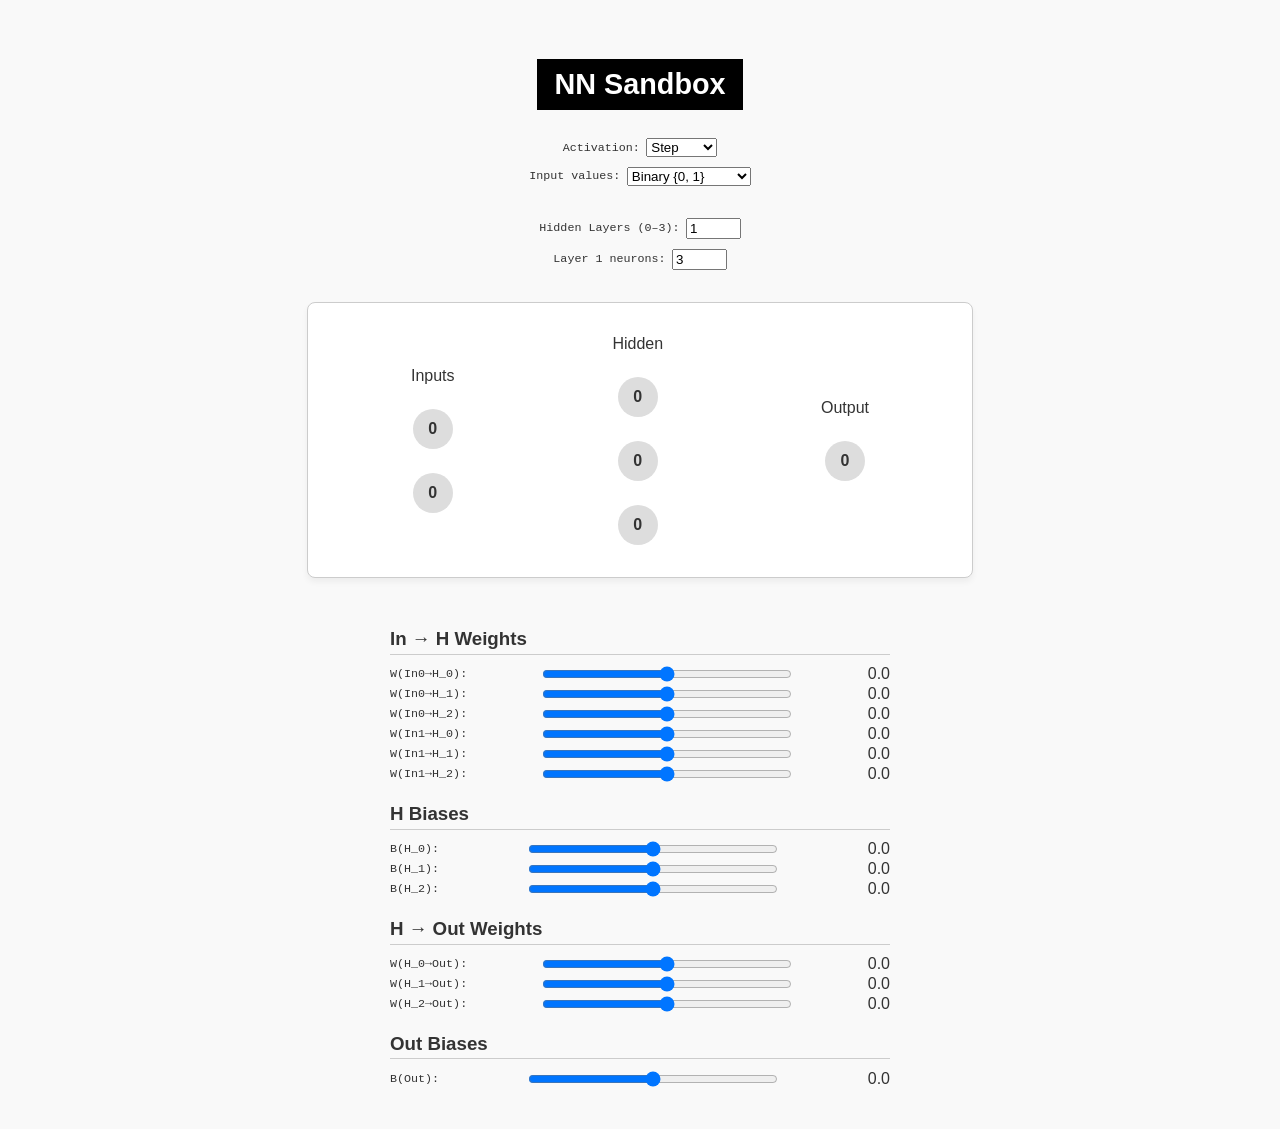
==== TrainNeuralNetwork.html @ b7402951 "added activation function selector" ====
<!DOCTYPE html>
<html lang="en">
<head>
    <meta charset="utf-8" />
    <meta name="viewport" content="width=device-width, initial-scale=1.0" />
    <title>Neural Network Sandbox</title>
    <link rel="stylesheet" href="styles.css" />
</head>
<body>

    <h1>NN Sandbox</h1>

    <div class="control-group">
        <span class="layer-size-control">
            <label for="activation_fn">Activation:</label>
            <select id="activation_fn" onchange="onActivationFnChange()">
                <option value="step">Step</option>
                <option value="relu">ReLU</option>
                <option value="sigmoid">Sigmoid</option>
                <option value="tanh">Tanh</option>
                <option value="linear">Linear</option>
            </select>
        </span>
        <span class="layer-size-control">
            <label for="input_value_set">Input values:</label>
            <select id="input_value_set" onchange="onInputSetChange()">
                <option value="binary">Binary {0, 1}</option>
                <option value="ternary">Ternary {−1, 0, 1}</option>
                <option value="custom">Custom…</option>
            </select>
        </span>
        <span class="layer-size-control" id="custom_input_controls" style="display:none;">
            <label for="custom_input_values">Values (comma-separated):</label>
            <input type="text" id="custom_input_values" value="0,1" style="width:8em;" onchange="onCustomInputChange()">
        </span>
    </div>

    <div class="control-group">
        <span class="layer-size-control">
            <label for="num_hidden_layers">Hidden Layers (0–3):</label>
            <input type="number" id="num_hidden_layers" min="0" max="3" value="1" onchange="onNumLayersChange()">
        </span>
        <span id="layer_size_controls"></span>
    </div>

    <div class="network-container">
        <svg id="network_svg"></svg>
        <div id="network_layers" class="network-layers"></div>
    </div>

    <div class="sliders-container">
        <div id="sliders_content"></div>
    </div>

    <script src="network.js"></script>
</body>
</html>
---- styles.css ----
body {
    font-family: sans-serif;
    display: flex;
    flex-direction: column;
    align-items: center;
    background-color: #f9f9f9;
    color: #333;
    padding: 2em;
}
h1 {
    color: white;
    background-color: black;
    padding: 0.3em 0.6em;
    text-align: center;
    font-size: 1.8em;
    margin-bottom: 1em;
}
.control-group {
    margin-bottom: 2em;
    display: flex;
    flex-direction: column;
    align-items: center;
    gap: 0.6em;
}
#layer_size_controls {
    display: flex;
    flex-direction: column;
    align-items: center;
    gap: 0.6em;
}
.layer-size-control {
    display: flex;
    align-items: center;
    gap: 0.4em;
}
.layer-size-control input {
    width: 3.5em;
}
.network-layers {
    display: flex;
    justify-content: space-around;
    align-items: center;
    width: 100%;
    gap: 1em;
}
.network-container {
    display: flex;
    justify-content: space-around;
    align-items: center;
    width: 100%;
    max-width: 600px;
    background: white;
    border: 1px solid #ccc;
    padding: 2em;
    border-radius: 8px;
    box-shadow: 0 4px 6px rgba(0,0,0,0.05);
    position: relative;
}
#network_svg {
    position: absolute;
    top: 0; left: 0;
    width: 100%; height: 100%;
    pointer-events: none;
    overflow: visible;
}
.layer {
    display: flex;
    flex-direction: column;
    align-items: center;
    gap: 1.5em;
}
.neuron {
    width: 40px;
    height: 40px;
    border-radius: 50%;
    border: none;
    display: flex;
    align-items: center;
    justify-content: center;
    font-weight: bold;
    background-color: #ddd;
    transition: background-color 0.2s, outline 0.2s;
    position: relative;
    z-index: 1;
}

.neuron.clickable {
    cursor: pointer;
    user-select: none;
}
.neuron.clickable:hover {
    transform: scale(1.05);
}
.sliders-container {
    margin-top: 2em;
    width: 100%;
    max-width: 500px;
    display: flex;
    flex-direction: column;
    gap: 1em;
}
.slider-wrapper {
    display: flex;
    align-items: center;
    justify-content: space-between;
    gap: 1em;
}
input[type="range"] {
    flex-grow: 1;
    max-width: 250px;
}
label {
    font-size: 0.9em;
    font-family: monospace;
}
h3 {
    margin: 1em 0 0.5em 0;
    border-bottom: 1px solid #ccc;
    padding-bottom: 0.2em;
}
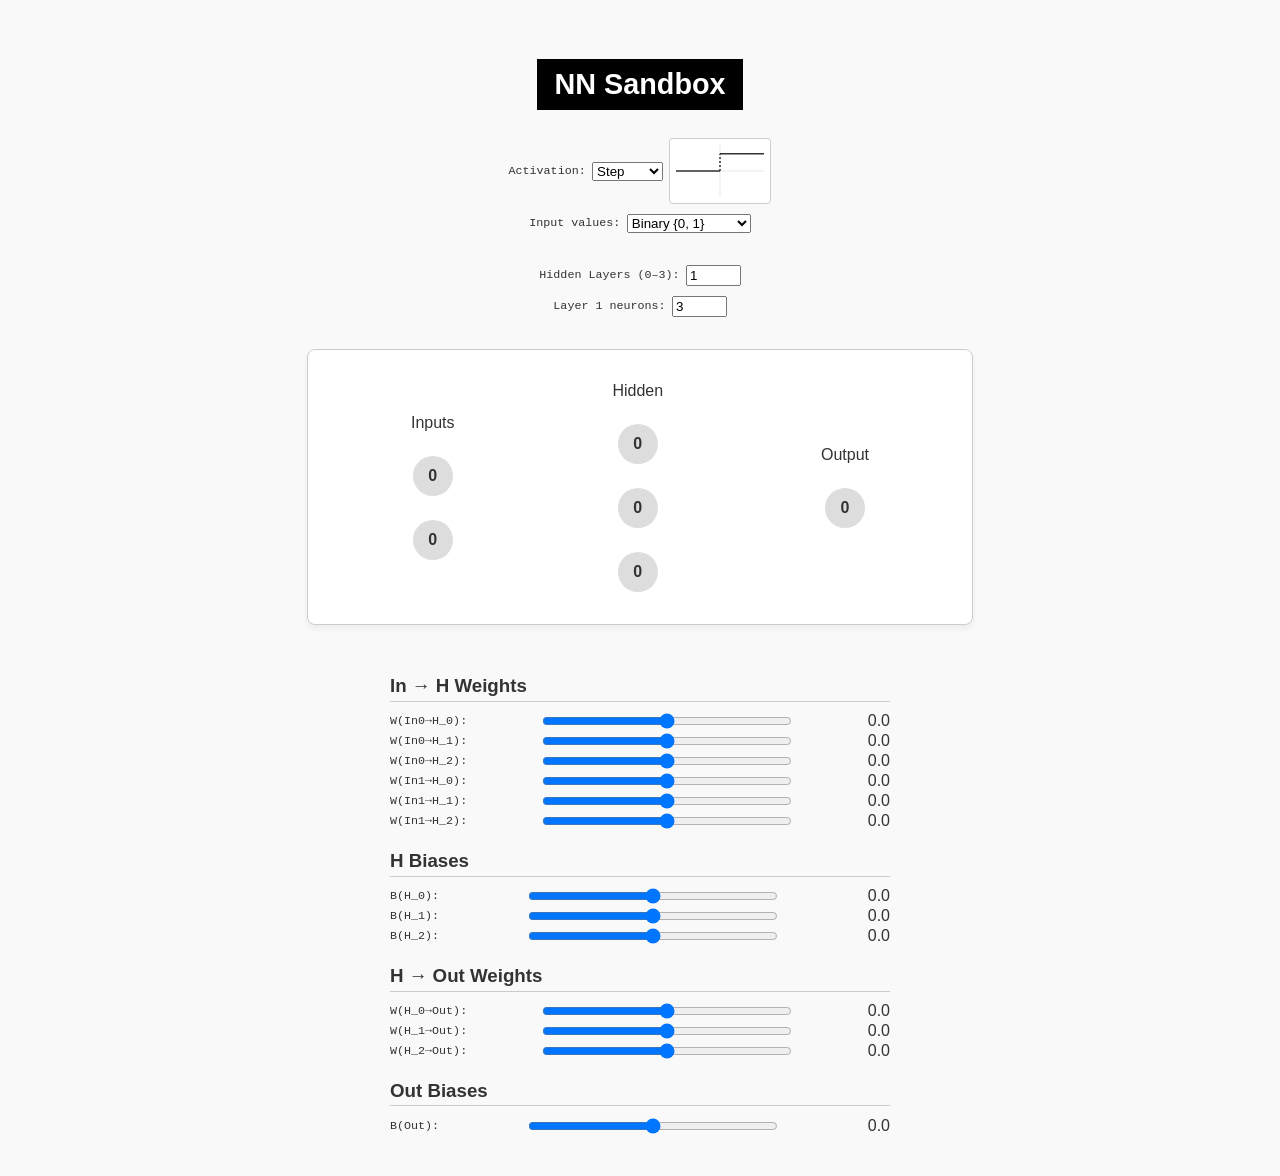
==== commit 6928ed8f: "added mini activation plot" ====
--- a/TrainNeuralNetwork.html
+++ b/TrainNeuralNetwork.html
@@ -20,6 +20,7 @@
                 <option value="tanh">Tanh</option>
                 <option value="linear">Linear</option>
             </select>
+            <canvas id="activation_plot" width="100" height="64"></canvas>
         </span>
         <span class="layer-size-control">
             <label for="input_value_set">Input values:</label>
--- a/styles.css
+++ b/styles.css
@@ -35,6 +35,11 @@
 }
 .layer-size-control input {
     width: 3.5em;
+}
+#activation_plot {
+    border: 1px solid #ccc;
+    border-radius: 4px;
+    background: white;
 }
 .network-layers {
     display: flex;
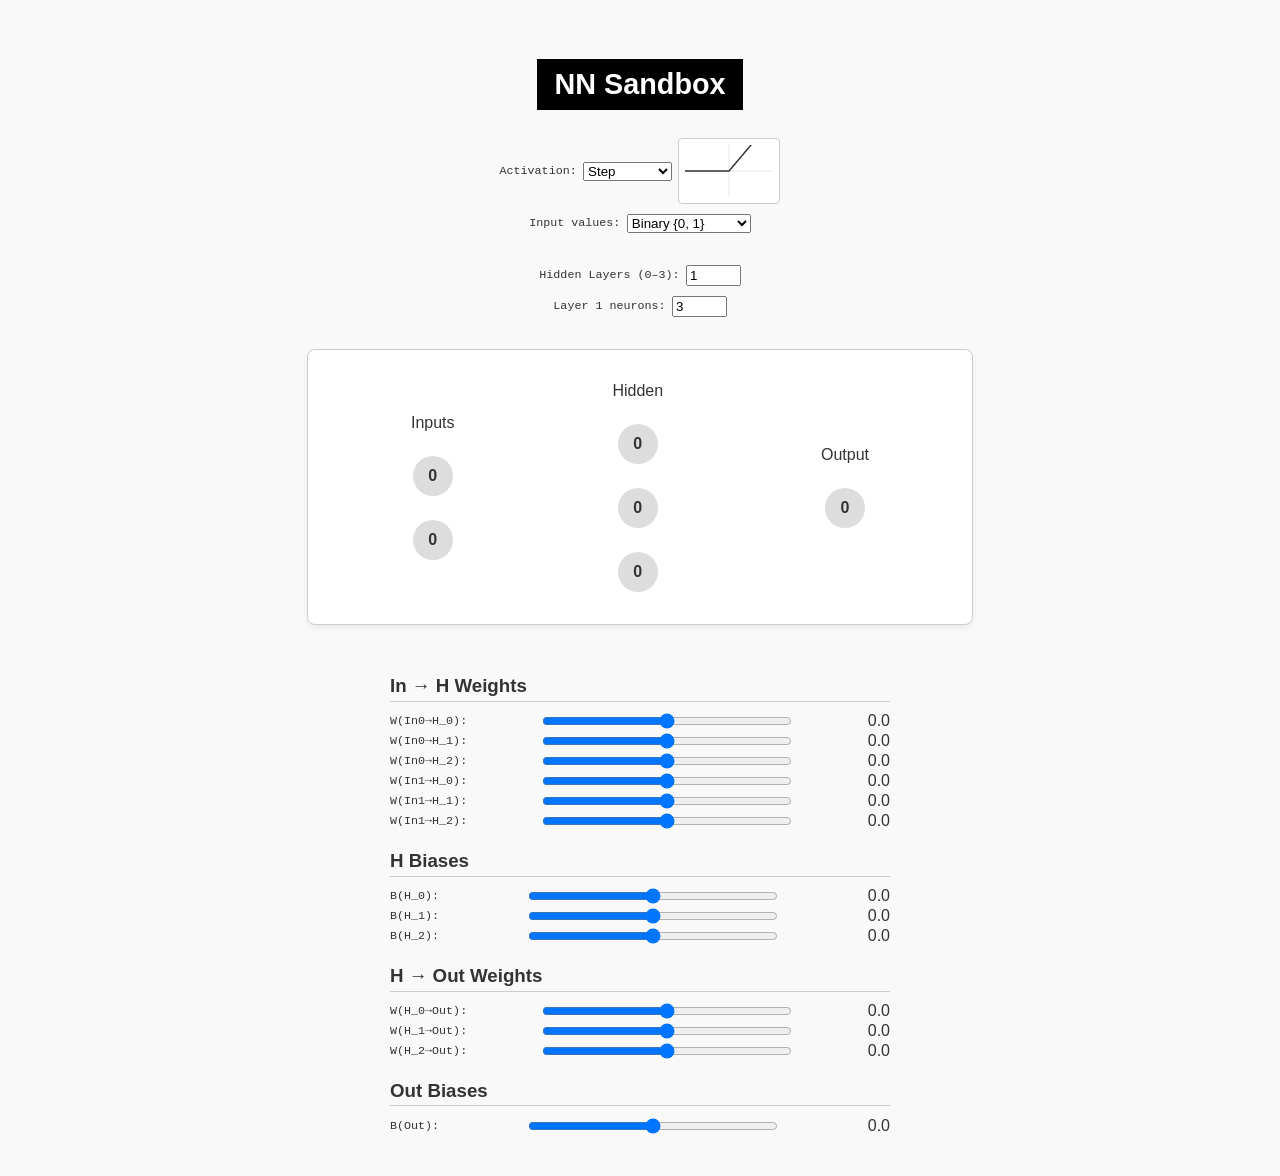
==== commit de7b2e3b: "added per layer activation option" ====
--- a/TrainNeuralNetwork.html
+++ b/TrainNeuralNetwork.html
@@ -12,16 +12,18 @@
 
     <div class="control-group">
         <span class="layer-size-control">
-            <label for="activation_fn">Activation:</label>
-            <select id="activation_fn" onchange="onActivationFnChange()">
+            <label for="global_activation">Activation:</label>
+            <select id="global_activation" onchange="onGlobalActivationChange()">
                 <option value="step">Step</option>
                 <option value="relu">ReLU</option>
                 <option value="sigmoid">Sigmoid</option>
                 <option value="tanh">Tanh</option>
                 <option value="linear">Linear</option>
+                <option value="per_layer">Per layer…</option>
             </select>
-            <canvas id="activation_plot" width="100" height="64"></canvas>
+            <canvas id="global_activation_plot" width="100" height="64" class="activation-plot"></canvas>
         </span>
+        <span id="layer_activation_controls" style="display:none;"></span>
         <span class="layer-size-control">
             <label for="input_value_set">Input values:</label>
             <select id="input_value_set" onchange="onInputSetChange()">
--- a/styles.css
+++ b/styles.css
@@ -36,7 +36,7 @@
 .layer-size-control input {
     width: 3.5em;
 }
-#activation_plot {
+.activation-plot {
     border: 1px solid #ccc;
     border-radius: 4px;
     background: white;
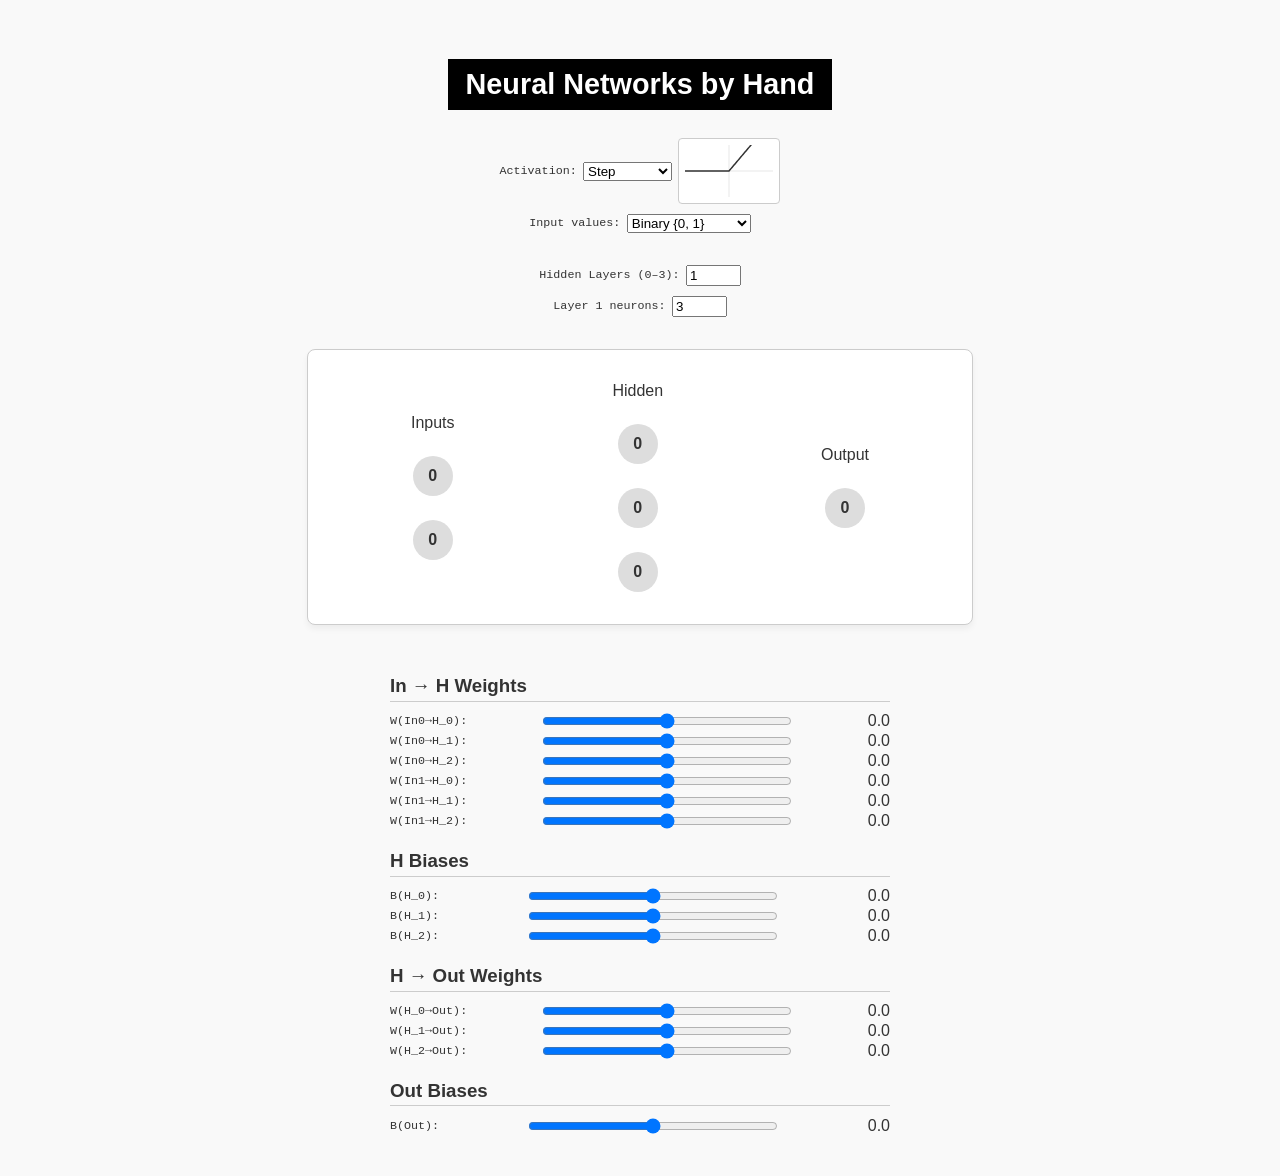
==== commit c18a2b43: "updated title" ====
--- a/TrainNeuralNetwork.html
+++ b/TrainNeuralNetwork.html
@@ -8,7 +8,7 @@
 </head>
 <body>
 
-    <h1>NN Sandbox</h1>
+    <h1>Neural Networks by Hand</h1>
 
     <div class="control-group">
         <span class="layer-size-control">
@@ -55,6 +55,7 @@
         <div id="sliders_content"></div>
     </div>
 
+    <div id="neuron_tooltip"></div>
     <script src="network.js"></script>
 </body>
 </html>
--- a/styles.css
+++ b/styles.css
@@ -35,6 +35,20 @@
 }
 .layer-size-control input {
     width: 3.5em;
+}
+#neuron_tooltip {
+    position: fixed;
+    display: none;
+    background: white;
+    border: 1px solid #ccc;
+    border-radius: 6px;
+    padding: 0.5em 0.7em;
+    font-size: 0.82em;
+    font-family: monospace;
+    pointer-events: none;
+    z-index: 100;
+    box-shadow: 0 2px 8px rgba(0,0,0,0.15);
+    white-space: nowrap;
 }
 .activation-plot {
     border: 1px solid #ccc;
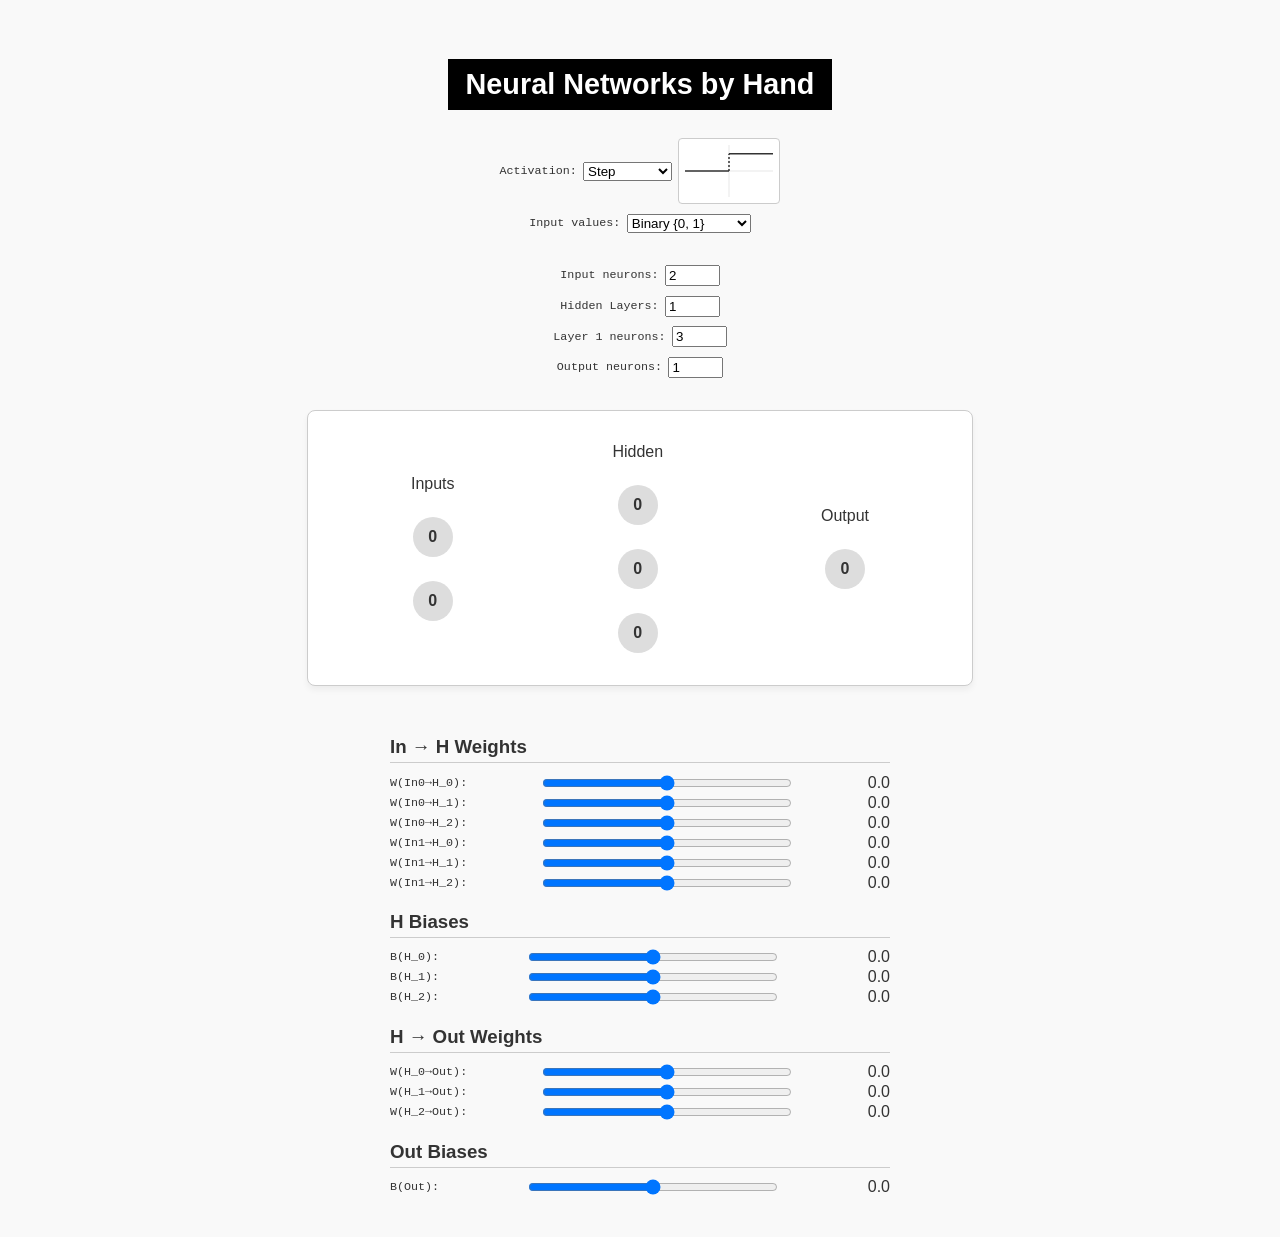
==== commit 1bbb264b: "variable nb of input/output neurons" ====
--- a/TrainNeuralNetwork.html
+++ b/TrainNeuralNetwork.html
@@ -40,10 +40,18 @@
 
     <div class="control-group">
         <span class="layer-size-control">
-            <label for="num_hidden_layers">Hidden Layers (0–3):</label>
+            <label for="num_input_neurons">Input neurons:</label>
+            <input type="number" id="num_input_neurons" min="1" max="10" value="2" onchange="onNumInputsChange()">
+        </span>
+        <span class="layer-size-control">
+            <label for="num_hidden_layers">Hidden Layers:</label>
             <input type="number" id="num_hidden_layers" min="0" max="3" value="1" onchange="onNumLayersChange()">
         </span>
         <span id="layer_size_controls"></span>
+        <span class="layer-size-control">
+            <label for="num_output_neurons">Output neurons:</label>
+            <input type="number" id="num_output_neurons" min="1" max="10" value="1" onchange="onNumOutputsChange()">
+        </span>
     </div>
 
     <div class="network-container">
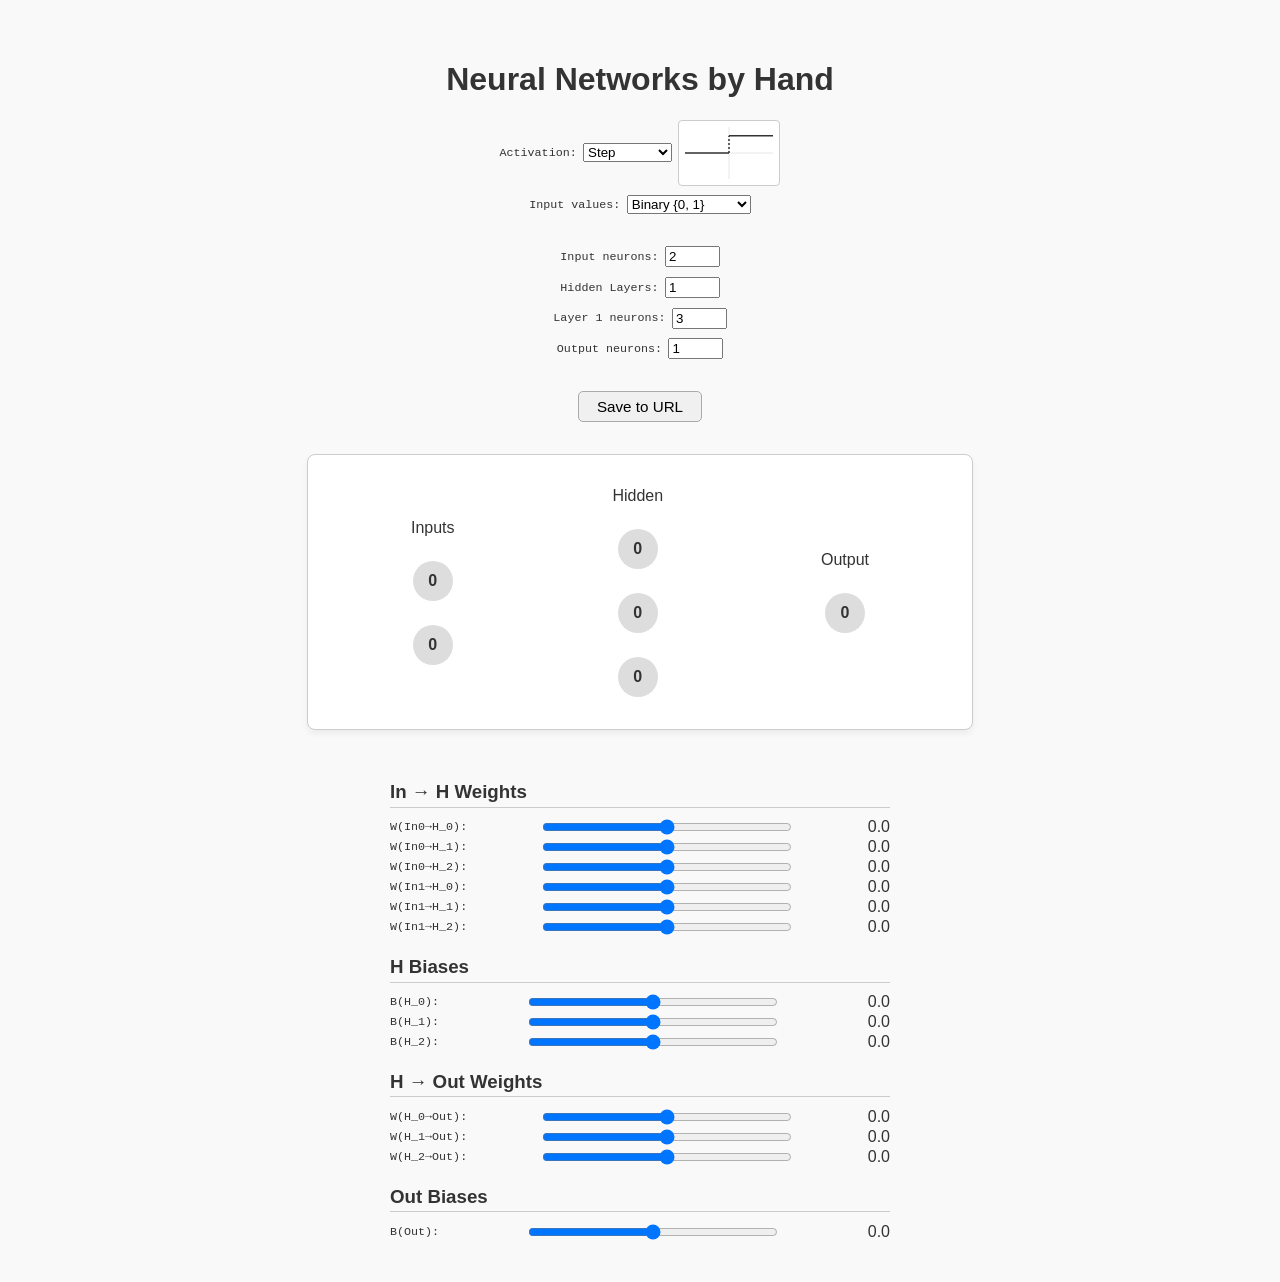
==== commit 1cc19221: "added ability to dave to URL" ====
--- a/TrainNeuralNetwork.html
+++ b/TrainNeuralNetwork.html
@@ -54,6 +54,10 @@
         </span>
     </div>
 
+    <div class="control-group">
+        <button id="save_btn" onclick="saveToURL()">Save to URL</button>
+    </div>
+
     <div class="network-container">
         <svg id="network_svg"></svg>
         <div id="network_layers" class="network-layers"></div>
--- a/styles.css
+++ b/styles.css
@@ -6,14 +6,6 @@
     background-color: #f9f9f9;
     color: #333;
     padding: 2em;
-}
-h1 {
-    color: white;
-    background-color: black;
-    padding: 0.3em 0.6em;
-    text-align: center;
-    font-size: 1.8em;
-    margin-bottom: 1em;
 }
 .control-group {
     margin-bottom: 2em;
@@ -137,3 +129,13 @@
     border-bottom: 1px solid #ccc;
     padding-bottom: 0.2em;
 }
+#save_btn {
+    padding: 0.4em 1.2em;
+    font-size: 0.95em;
+    cursor: pointer;
+    border: 1px solid #aaa;
+    border-radius: 5px;
+    background: #f0f0f0;
+    transition: background 0.15s;
+}
+#save_btn:hover { background: #e0e0e0; }
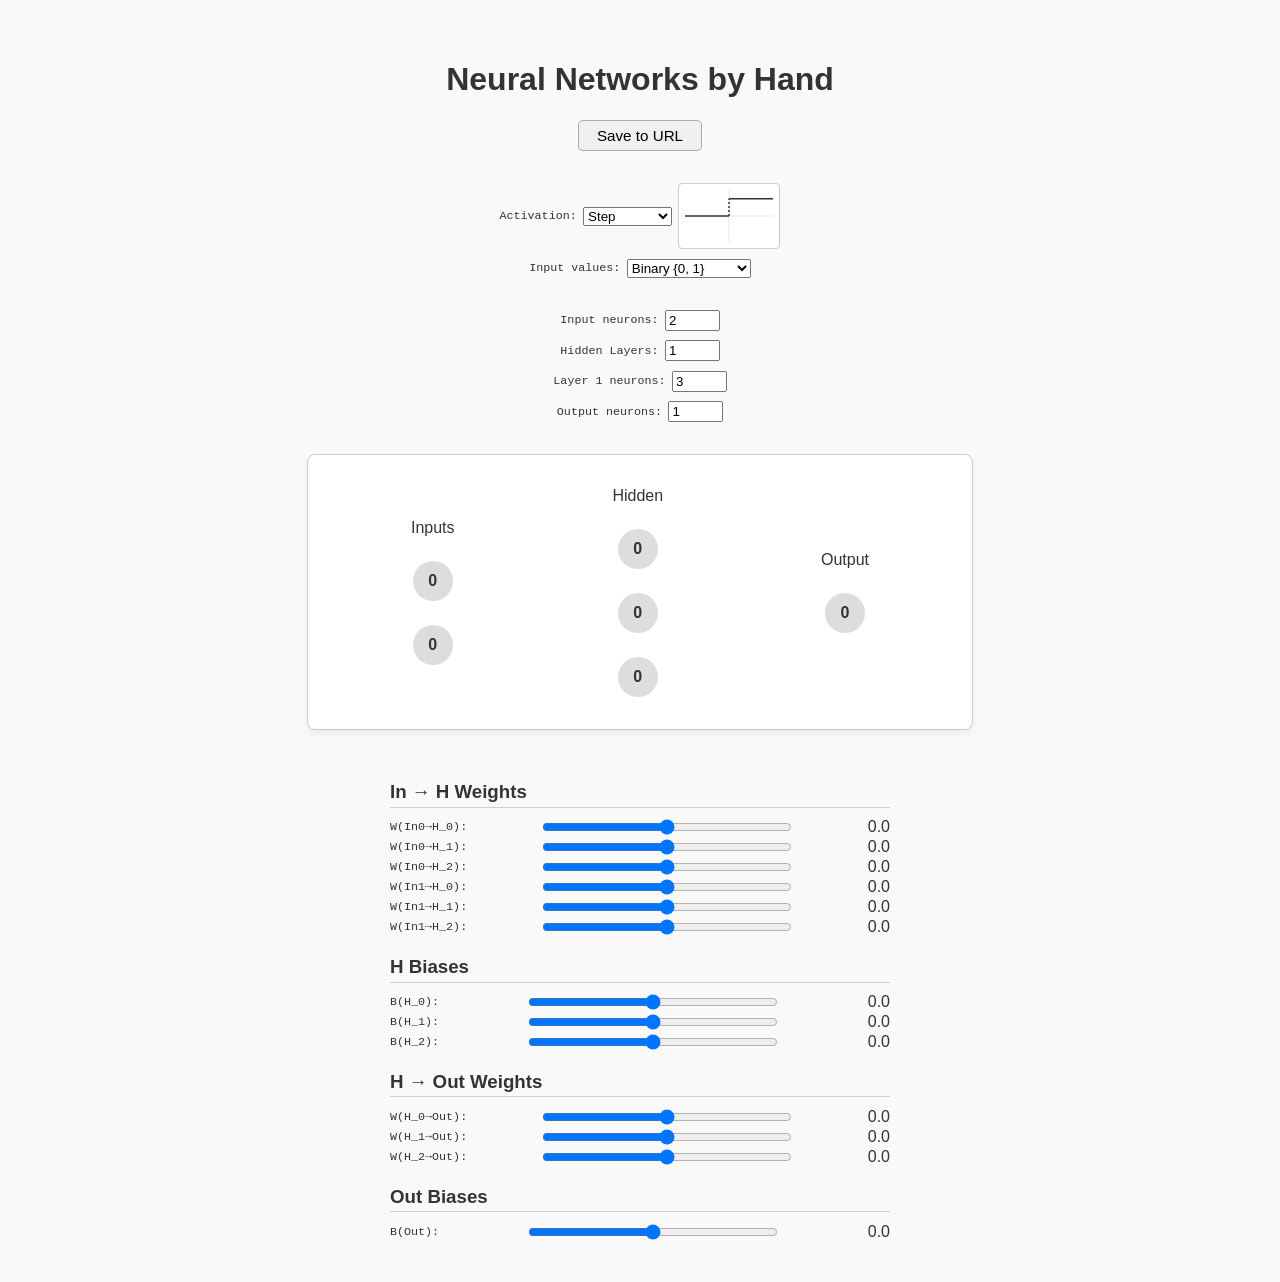
==== commit 2b773fc9: "moved save up" ====
--- a/TrainNeuralNetwork.html
+++ b/TrainNeuralNetwork.html
@@ -9,6 +9,10 @@
 <body>
 
     <h1>Neural Networks by Hand</h1>
+
+    <div class="control-group">
+        <button id="save_btn" onclick="saveToURL()">Save to URL</button>
+    </div>
 
     <div class="control-group">
         <span class="layer-size-control">
@@ -54,10 +58,6 @@
         </span>
     </div>
 
-    <div class="control-group">
-        <button id="save_btn" onclick="saveToURL()">Save to URL</button>
-    </div>
-
     <div class="network-container">
         <svg id="network_svg"></svg>
         <div id="network_layers" class="network-layers"></div>
